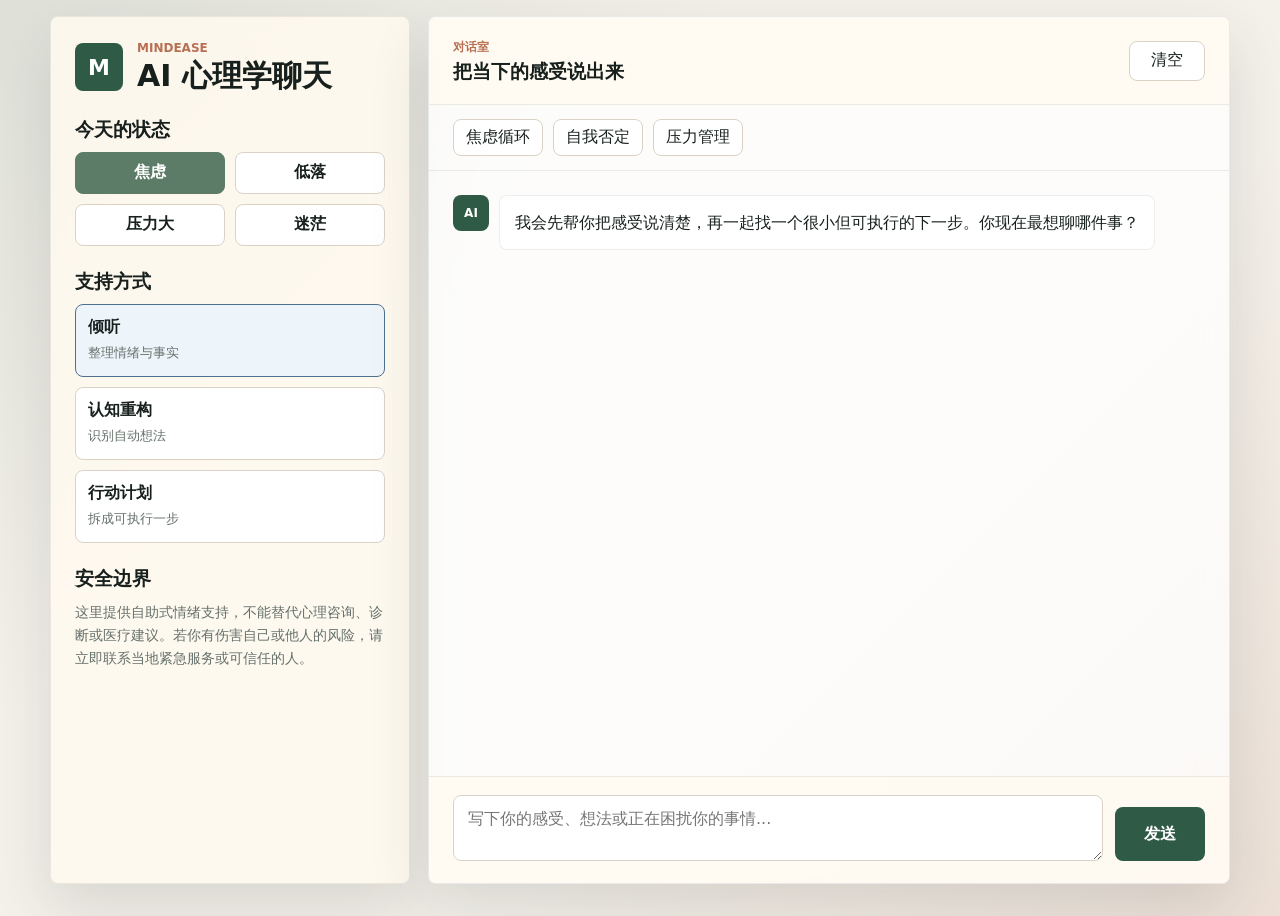
==== ai-chat/index.html @ 26f1656d "Add AI psychology chat page" ====
<!doctype html>
<html lang="zh-CN">
  <head>
    <meta charset="utf-8" />
    <meta name="viewport" content="width=device-width, initial-scale=1" />
    <title>MindEase AI 心理聊天</title>
    <link rel="stylesheet" href="./styles.css" />
  </head>
  <body>
    <main class="app-shell">
      <aside class="side-panel" aria-label="会话设置">
        <div class="brand">
          <div class="brand-mark" aria-hidden="true">M</div>
          <div>
            <p class="eyebrow">MindEase</p>
            <h1>AI 心理学聊天</h1>
          </div>
        </div>

        <section class="panel-section">
          <h2>今天的状态</h2>
          <div class="mood-grid" id="moodGrid" role="group" aria-label="选择情绪">
            <button class="mood-chip is-active" type="button" data-mood="焦虑">焦虑</button>
            <button class="mood-chip" type="button" data-mood="低落">低落</button>
            <button class="mood-chip" type="button" data-mood="压力大">压力大</button>
            <button class="mood-chip" type="button" data-mood="迷茫">迷茫</button>
          </div>
        </section>

        <section class="panel-section">
          <h2>支持方式</h2>
          <div class="mode-list" id="modeList" role="group" aria-label="选择支持方式">
            <button class="mode-button is-active" type="button" data-mode="倾听">
              <span>倾听</span>
              <small>整理情绪与事实</small>
            </button>
            <button class="mode-button" type="button" data-mode="认知重构">
              <span>认知重构</span>
              <small>识别自动想法</small>
            </button>
            <button class="mode-button" type="button" data-mode="行动计划">
              <span>行动计划</span>
              <small>拆成可执行一步</small>
            </button>
          </div>
        </section>

        <section class="panel-section">
          <h2>安全边界</h2>
          <p class="note">
            这里提供自助式情绪支持，不能替代心理咨询、诊断或医疗建议。若你有伤害自己或他人的风险，请立即联系当地紧急服务或可信任的人。
          </p>
        </section>
      </aside>

      <section class="chat-panel" aria-label="聊天窗口">
        <header class="chat-header">
          <div>
            <p class="eyebrow">对话室</p>
            <h2>把当下的感受说出来</h2>
          </div>
          <button class="ghost-button" id="clearChat" type="button">清空</button>
        </header>

        <div class="quick-prompts" aria-label="快捷提问">
          <button type="button" data-prompt="我最近总是担心事情会变糟，停不下来。">焦虑循环</button>
          <button type="button" data-prompt="我感觉自己什么都做不好，很沮丧。">自我否定</button>
          <button type="button" data-prompt="我明天有重要事情，现在压力很大。">压力管理</button>
        </div>

        <div class="messages" id="messages" aria-live="polite">
          <article class="message assistant">
            <div class="avatar">AI</div>
            <div class="bubble">
              <p>我会先帮你把感受说清楚，再一起找一个很小但可执行的下一步。你现在最想聊哪件事？</p>
            </div>
          </article>
        </div>

        <form class="composer" id="chatForm">
          <label class="sr-only" for="messageInput">输入消息</label>
          <textarea id="messageInput" rows="2" placeholder="写下你的感受、想法或正在困扰你的事情..." required></textarea>
          <button type="submit">发送</button>
        </form>
      </section>
    </main>

    <script src="./script.js"></script>
  </body>
</html>
---- ai-chat/styles.css ----
:root {
  color-scheme: light;
  --bg: #f4f1ea;
  --panel: #fffaf0;
  --panel-strong: #ffffff;
  --ink: #17201d;
  --muted: #65716b;
  --line: #d9d2c5;
  --sage: #5d7c67;
  --sage-dark: #2f5a46;
  --clay: #b86f53;
  --blue: #4e6f8f;
  --yellow: #f4c86a;
  --shadow: 0 24px 60px rgba(46, 52, 48, 0.14);
}

* {
  box-sizing: border-box;
}

body {
  min-height: 100vh;
  margin: 0;
  background:
    linear-gradient(135deg, rgba(93, 124, 103, 0.14), transparent 34%),
    linear-gradient(315deg, rgba(184, 111, 83, 0.13), transparent 36%),
    var(--bg);
  color: var(--ink);
  font-family:
    Inter, ui-sans-serif, system-ui, -apple-system, BlinkMacSystemFont, "Segoe UI",
    "PingFang SC", "Hiragino Sans GB", "Microsoft YaHei", sans-serif;
}

button,
textarea {
  font: inherit;
}

button {
  cursor: pointer;
}

.app-shell {
  display: grid;
  grid-template-columns: minmax(280px, 360px) minmax(0, 1fr);
  gap: 18px;
  width: min(1180px, calc(100vw - 32px));
  min-height: calc(100vh - 32px);
  margin: 16px auto;
}

.side-panel,
.chat-panel {
  border: 1px solid rgba(23, 32, 29, 0.08);
  background: rgba(255, 250, 240, 0.88);
  box-shadow: var(--shadow);
  backdrop-filter: blur(14px);
}

.side-panel {
  display: flex;
  flex-direction: column;
  gap: 24px;
  padding: 24px;
  border-radius: 8px;
}

.brand {
  display: flex;
  align-items: center;
  gap: 14px;
}

.brand-mark,
.avatar {
  display: grid;
  place-items: center;
  flex: 0 0 auto;
  color: white;
  background: var(--sage-dark);
  font-weight: 800;
}

.brand-mark {
  width: 48px;
  height: 48px;
  border-radius: 8px;
  font-size: 22px;
}

.eyebrow {
  margin: 0 0 4px;
  color: var(--clay);
  font-size: 12px;
  font-weight: 800;
  letter-spacing: 0;
  text-transform: uppercase;
}

h1,
h2 {
  margin: 0;
  line-height: 1.16;
}

h1 {
  font-size: clamp(22px, 4vw, 30px);
}

h2 {
  font-size: 19px;
}

.panel-section {
  display: grid;
  gap: 12px;
}

.mood-grid {
  display: grid;
  grid-template-columns: repeat(2, minmax(0, 1fr));
  gap: 10px;
}

.mood-chip,
.ghost-button,
.quick-prompts button {
  border: 1px solid var(--line);
  border-radius: 8px;
  color: var(--ink);
  background: var(--panel-strong);
}

.mood-chip {
  min-height: 42px;
  padding: 8px 10px;
  font-weight: 700;
}

.mood-chip.is-active {
  border-color: var(--sage);
  color: white;
  background: var(--sage);
}

.mode-list {
  display: grid;
  gap: 10px;
}

.mode-button {
  display: grid;
  gap: 4px;
  width: 100%;
  min-height: 66px;
  padding: 12px;
  border: 1px solid var(--line);
  border-radius: 8px;
  color: var(--ink);
  background: var(--panel-strong);
  text-align: left;
}

.mode-button span {
  font-weight: 800;
}

.mode-button small,
.note {
  color: var(--muted);
  line-height: 1.65;
}

.mode-button.is-active {
  border-color: var(--blue);
  background: #edf5fb;
}

.note {
  margin: 0;
  font-size: 14px;
}

.chat-panel {
  display: grid;
  grid-template-rows: auto auto 1fr auto;
  min-width: 0;
  overflow: hidden;
  border-radius: 8px;
  background: rgba(255, 255, 255, 0.78);
}

.chat-header {
  display: flex;
  align-items: center;
  justify-content: space-between;
  gap: 16px;
  padding: 22px 24px;
  border-bottom: 1px solid rgba(23, 32, 29, 0.08);
  background: rgba(255, 250, 240, 0.8);
}

.ghost-button {
  min-width: 76px;
  height: 40px;
  padding: 0 14px;
}

.quick-prompts {
  display: flex;
  gap: 10px;
  padding: 14px 24px;
  overflow-x: auto;
  border-bottom: 1px solid rgba(23, 32, 29, 0.08);
}

.quick-prompts button {
  flex: 0 0 auto;
  min-height: 36px;
  padding: 7px 12px;
  white-space: nowrap;
}

.messages {
  display: flex;
  flex-direction: column;
  gap: 16px;
  min-height: 0;
  padding: 24px;
  overflow-y: auto;
}

.message {
  display: flex;
  align-items: flex-start;
  gap: 10px;
  max-width: 760px;
}

.message.user {
  align-self: flex-end;
  flex-direction: row-reverse;
}

.avatar {
  width: 36px;
  height: 36px;
  border-radius: 8px;
  font-size: 12px;
}

.message.user .avatar {
  background: var(--clay);
}

.bubble {
  padding: 13px 15px;
  border: 1px solid rgba(23, 32, 29, 0.08);
  border-radius: 8px;
  background: var(--panel-strong);
}

.message.user .bubble {
  color: white;
  background: var(--sage-dark);
}

.bubble p {
  margin: 0;
  line-height: 1.7;
}

.bubble p + p {
  margin-top: 8px;
}

.composer {
  display: grid;
  grid-template-columns: minmax(0, 1fr) auto;
  gap: 12px;
  padding: 18px 24px 22px;
  border-top: 1px solid rgba(23, 32, 29, 0.08);
  background: rgba(255, 250, 240, 0.86);
}

textarea {
  width: 100%;
  min-height: 54px;
  max-height: 160px;
  resize: vertical;
  border: 1px solid var(--line);
  border-radius: 8px;
  padding: 13px 14px;
  color: var(--ink);
  background: white;
  outline: none;
}

textarea:focus {
  border-color: var(--sage);
  box-shadow: 0 0 0 3px rgba(93, 124, 103, 0.16);
}

.composer button {
  align-self: end;
  min-width: 90px;
  min-height: 54px;
  border: 0;
  border-radius: 8px;
  color: white;
  background: var(--sage-dark);
  font-weight: 800;
}

.typing {
  color: var(--muted);
}

.sr-only {
  position: absolute;
  width: 1px;
  height: 1px;
  padding: 0;
  overflow: hidden;
  clip: rect(0, 0, 0, 0);
  white-space: nowrap;
  border: 0;
}

@media (max-width: 840px) {
  .app-shell {
    grid-template-columns: 1fr;
    width: min(100% - 20px, 680px);
    margin: 10px auto;
  }

  .side-panel {
    gap: 18px;
  }

  .chat-panel {
    min-height: 72vh;
  }
}

@media (max-width: 560px) {
  .side-panel,
  .chat-header,
  .messages,
  .composer {
    padding-left: 16px;
    padding-right: 16px;
  }

  .chat-header {
    align-items: flex-start;
  }

  .composer {
    grid-template-columns: 1fr;
  }

  .composer button {
    width: 100%;
  }
}
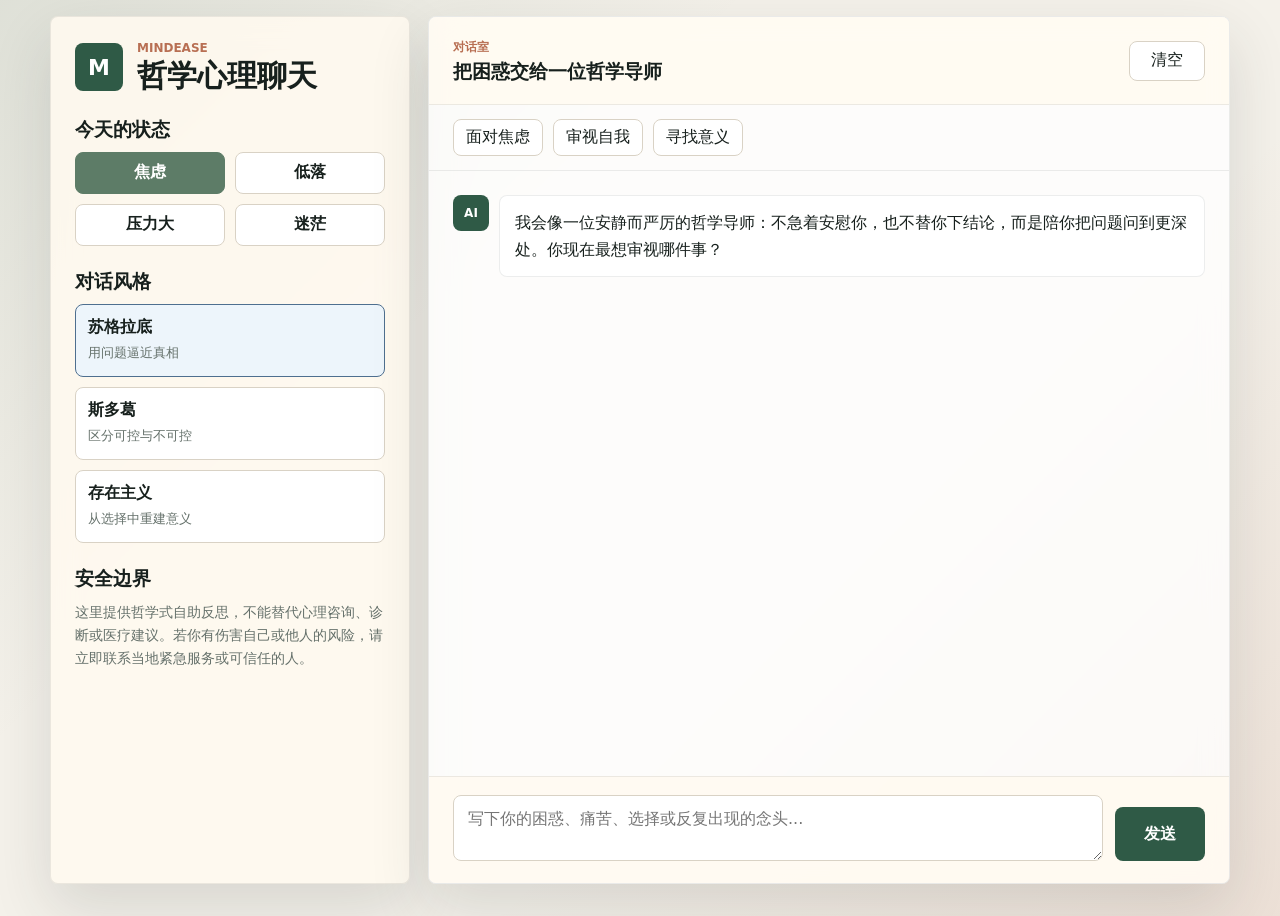
==== commit e46f9e35: "Make AI chat more philosophical" ====
--- a/ai-chat/index.html
+++ b/ai-chat/index.html
@@ -3,7 +3,7 @@
   <head>
     <meta charset="utf-8" />
     <meta name="viewport" content="width=device-width, initial-scale=1" />
-    <title>MindEase AI 心理聊天</title>
+    <title>MindEase 哲学心理聊天</title>
     <link rel="stylesheet" href="./styles.css" />
   </head>
   <body>
@@ -13,7 +13,7 @@
           <div class="brand-mark" aria-hidden="true">M</div>
           <div>
             <p class="eyebrow">MindEase</p>
-            <h1>AI 心理学聊天</h1>
+            <h1>哲学心理聊天</h1>
           </div>
         </div>
 
@@ -28,19 +28,19 @@
         </section>
 
         <section class="panel-section">
-          <h2>支持方式</h2>
+          <h2>对话风格</h2>
           <div class="mode-list" id="modeList" role="group" aria-label="选择支持方式">
-            <button class="mode-button is-active" type="button" data-mode="倾听">
-              <span>倾听</span>
-              <small>整理情绪与事实</small>
+            <button class="mode-button is-active" type="button" data-mode="苏格拉底">
+              <span>苏格拉底</span>
+              <small>用问题逼近真相</small>
             </button>
-            <button class="mode-button" type="button" data-mode="认知重构">
-              <span>认知重构</span>
-              <small>识别自动想法</small>
+            <button class="mode-button" type="button" data-mode="斯多葛">
+              <span>斯多葛</span>
+              <small>区分可控与不可控</small>
             </button>
-            <button class="mode-button" type="button" data-mode="行动计划">
-              <span>行动计划</span>
-              <small>拆成可执行一步</small>
+            <button class="mode-button" type="button" data-mode="存在主义">
+              <span>存在主义</span>
+              <small>从选择中重建意义</small>
             </button>
           </div>
         </section>
@@ -48,7 +48,7 @@
         <section class="panel-section">
           <h2>安全边界</h2>
           <p class="note">
-            这里提供自助式情绪支持，不能替代心理咨询、诊断或医疗建议。若你有伤害自己或他人的风险，请立即联系当地紧急服务或可信任的人。
+            这里提供哲学式自助反思，不能替代心理咨询、诊断或医疗建议。若你有伤害自己或他人的风险，请立即联系当地紧急服务或可信任的人。
           </p>
         </section>
       </aside>
@@ -57,29 +57,29 @@
         <header class="chat-header">
           <div>
             <p class="eyebrow">对话室</p>
-            <h2>把当下的感受说出来</h2>
+            <h2>把困惑交给一位哲学导师</h2>
           </div>
           <button class="ghost-button" id="clearChat" type="button">清空</button>
         </header>
 
         <div class="quick-prompts" aria-label="快捷提问">
-          <button type="button" data-prompt="我最近总是担心事情会变糟，停不下来。">焦虑循环</button>
-          <button type="button" data-prompt="我感觉自己什么都做不好，很沮丧。">自我否定</button>
-          <button type="button" data-prompt="我明天有重要事情，现在压力很大。">压力管理</button>
+          <button type="button" data-prompt="我最近总是担心事情会变糟，停不下来。">面对焦虑</button>
+          <button type="button" data-prompt="我感觉自己什么都做不好，很沮丧。">审视自我</button>
+          <button type="button" data-prompt="我不知道自己真正想要什么，感觉很迷茫。">寻找意义</button>
         </div>
 
         <div class="messages" id="messages" aria-live="polite">
           <article class="message assistant">
             <div class="avatar">AI</div>
             <div class="bubble">
-              <p>我会先帮你把感受说清楚，再一起找一个很小但可执行的下一步。你现在最想聊哪件事？</p>
+              <p>我会像一位安静而严厉的哲学导师：不急着安慰你，也不替你下结论，而是陪你把问题问到更深处。你现在最想审视哪件事？</p>
             </div>
           </article>
         </div>
 
         <form class="composer" id="chatForm">
           <label class="sr-only" for="messageInput">输入消息</label>
-          <textarea id="messageInput" rows="2" placeholder="写下你的感受、想法或正在困扰你的事情..." required></textarea>
+          <textarea id="messageInput" rows="2" placeholder="写下你的困惑、痛苦、选择或反复出现的念头..." required></textarea>
           <button type="submit">发送</button>
         </form>
       </section>
